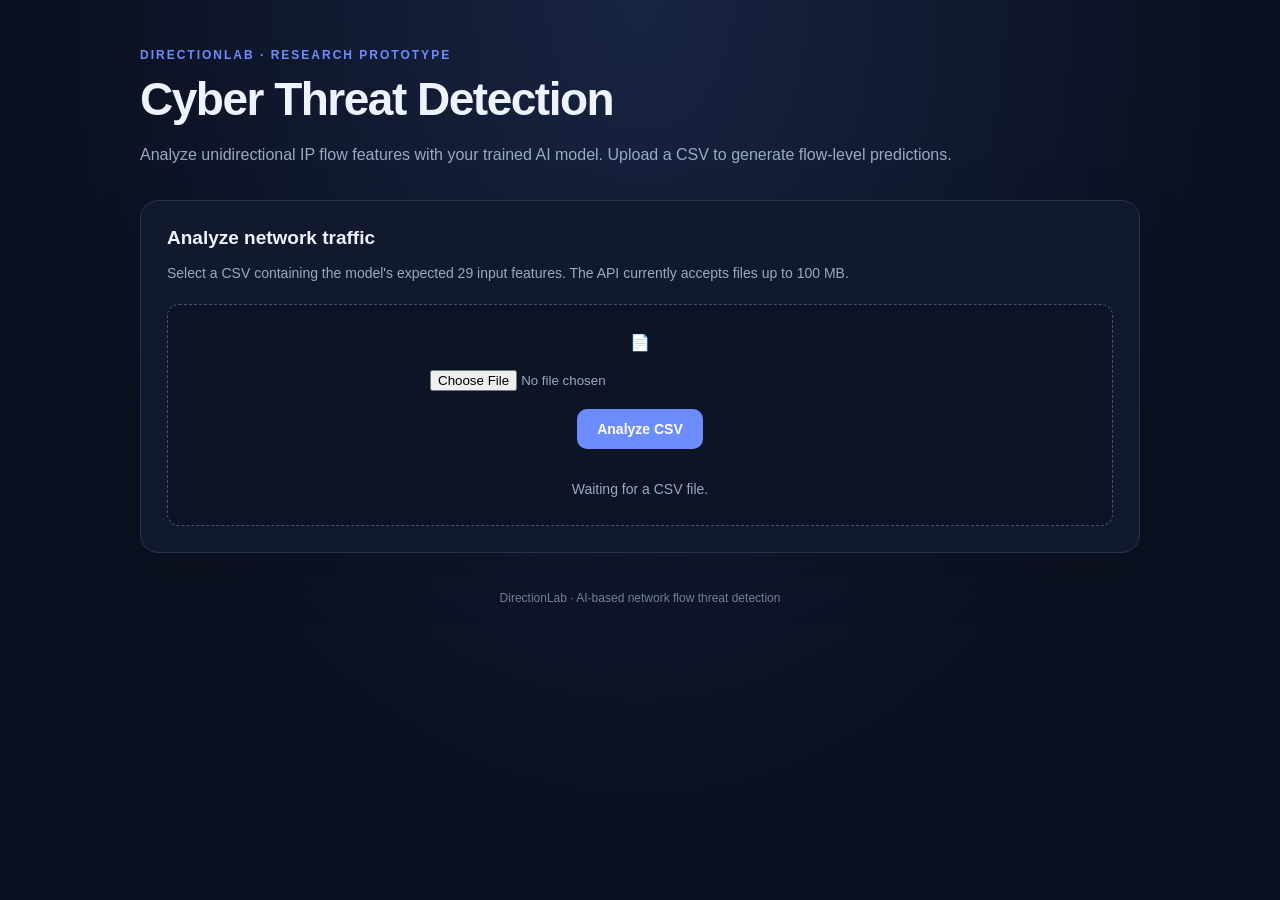
==== src/directionlab/static/index.html @ 8c0941ee "Co-authored-by: Varad Nagari <varadnagari@gmail.com> Co-authored-by: AryaTambe <AryaTambe@users.nore" ====
<!DOCTYPE html>
<html lang="en">

<head>
  <meta charset="UTF-8" />
  <meta name="viewport" content="width=device-width, initial-scale=1.0" />
  <title>DirectionLab | Threat Detection</title>

  <style>
    :root {
      --bg: #0b1020;
      --panel: #121a2d;
      --border: #26334c;
      --text: #eef3ff;
      --muted: #9aa9c2;
      --blue: #6d8cff;
      --green: #36d399;
      --red: #ff6b81;
    }

    * {
      box-sizing: border-box;
    }

    body {
      margin: 0;
      min-height: 100vh;
      background: radial-gradient(ellipse at top, #172442, var(--bg) 65%);
      color: var(--text);
      font-family: Inter, Segoe UI, Arial, sans-serif;
    }

    .container {
      width: min(1000px, 92%);
      margin: 0 auto;
      padding: 48px 0;
    }

    header {
      margin-bottom: 32px;
    }

    .eyebrow {
      color: var(--blue);
      font-size: 12px;
      font-weight: 800;
      letter-spacing: 2px;
      text-transform: uppercase;
    }

    h1 {
      margin: 10px 0;
      font-size: clamp(30px, 5vw, 46px);
      letter-spacing: -1.5px;
    }

    .subtitle {
      color: var(--muted);
      line-height: 1.6;
    }

    .panel {
      background: rgba(18, 26, 45, 0.94);
      border: 1px solid var(--border);
      border-radius: 18px;
      padding: 26px;
      margin-bottom: 22px;
      box-shadow: 0 18px 60px #00000020;
    }

    h2 {
      margin: 0 0 8px;
      font-size: 19px;
    }

    .hint {
      color: var(--muted);
      font-size: 14px;
      line-height: 1.5;
    }

    .upload-area {
      border: 1px dashed #435577;
      border-radius: 12px;
      padding: 28px;
      margin-top: 20px;
      text-align: center;
      background: #0c1426;
    }

    input[type="file"] {
      display: block;
      width: 100%;
      max-width: 420px;
      margin: 18px auto;
      color: var(--muted);
    }

    button,
    .download {
      border: 0;
      border-radius: 10px;
      padding: 12px 20px;
      font-weight: 700;
      font-size: 14px;
      cursor: pointer;
      text-decoration: none;
      display: inline-block;
    }

    button {
      color: #fff;
      background: var(--blue);
    }

    button:disabled {
      opacity: 0.55;
      cursor: wait;
    }

    .download {
      color: #061a14;
      background: var(--green);
      margin-top: 18px;
    }

    .status {
      margin-top: 16px;
      font-size: 14px;
      color: var(--muted);
      overflow-wrap: anywhere;
      white-space: pre-line;
    }

    .status.error {
      color: var(--red);
    }

    .status.success {
      color: var(--green);
    }

    .hidden {
      display: none;
    }

    .metrics {
      display: grid;
      grid-template-columns: repeat(4, minmax(0, 1fr));
      gap: 14px;
      margin-top: 22px;
    }

    .metric {
      background: #0c1426;
      border: 1px solid var(--border);
      border-radius: 12px;
      padding: 18px;
      min-width: 0;
    }

    .metric-label {
      color: var(--muted);
      font-size: 12px;
      margin-bottom: 10px;
    }

    .metric-value {
      font-size: clamp(21px, 3vw, 30px);
      font-weight: 800;
      overflow-wrap: anywhere;
    }

    .attack {
      color: var(--red);
    }

    .benign {
      color: var(--green);
    }

    .bar {
      height: 10px;
      background: #26334c;
      border-radius: 20px;
      overflow: hidden;
      margin-top: 22px;
    }

    .bar-fill {
      height: 100%;
      width: 0%;
      background: var(--red);
      transition: width 0.4s ease;
    }

    .result-note {
      color: var(--muted);
      font-size: 13px;
      line-height: 1.6;
      margin-top: 16px;
    }

    footer {
      text-align: center;
      color: #71809a;
      font-size: 12px;
      padding: 16px 0;
    }

    @media (max-width: 700px) {
      .container {
        padding: 28px 0;
      }

      .panel {
        padding: 20px;
      }

      .metrics {
        grid-template-columns: repeat(2, minmax(0, 1fr));
      }

      .upload-area {
        padding: 20px 12px;
      }
    }
  </style>
</head>

<body>
  <main class="container">
    <header>
      <div class="eyebrow">DirectionLab · Research Prototype</div>
      <h1>Cyber Threat Detection</h1>
      <p class="subtitle">
        Analyze unidirectional IP flow features with your trained
        AI model. Upload a CSV to generate flow-level predictions.
      </p>
    </header>

    <section class="panel">
      <h2>Analyze network traffic</h2>
      <p class="hint">
        Select a CSV containing the model's expected 29 input features.
        The API currently accepts files up to 100 MB.
      </p>

      <form id="upload-form">
        <div class="upload-area">
          <div aria-hidden="true">📄</div>
          <input id="csv-file" type="file" accept=".csv,text/csv" required />
          <button id="analyze-btn" type="submit">Analyze CSV</button>
          <div id="status" class="status" role="status">
            Waiting for a CSV file.
          </div>
        </div>
      </form>
    </section>

    <section id="results" class="panel hidden" aria-live="polite">
      <h2>Analysis results</h2>
      <p id="result-file" class="hint"></p>

      <div class="metrics">
        <div class="metric">
          <div class="metric-label">Flows analyzed</div>
          <div id="total" class="metric-value">—</div>
        </div>
        <div class="metric">
          <div class="metric-label">Attack predictions</div>
          <div id="attacks" class="metric-value attack">—</div>
        </div>
        <div class="metric">
          <div class="metric-label">Benign predictions</div>
          <div id="benign" class="metric-value benign">—</div>
        </div>
        <div class="metric">
          <div class="metric-label">Predicted attack rate</div>
          <div id="rate" class="metric-value">—</div>
        </div>
      </div>

      <div class="bar" aria-label="Proportion of flows predicted as attacks">
        <div id="bar-fill" class="bar-fill"></div>
      </div>

      <a id="download" class="download" href="#" download>
        Download predictions CSV
      </a>

      <p class="result-note">
        These are model predictions, not confirmed incidents.
        Detection accuracy cannot be determined without ground-truth labels.
      </p>
    </section>

    <footer>
      DirectionLab · AI-based network flow threat detection
    </footer>
  </main>

  <script>
    const form = document.getElementById("upload-form");
    const fileInput = document.getElementById("csv-file");
    const button = document.getElementById("analyze-btn");
    const statusBox = document.getElementById("status");
    const results = document.getElementById("results");

    function setStatus(message, type = "") {
      statusBox.textContent = message;
      statusBox.className = `status ${type}`;
    }

    form.addEventListener("submit", async (event) => {
      event.preventDefault();

      const file = fileInput.files[0];

      if (!file) {
        setStatus("Choose a CSV file first.", "error");
        return;
      }

      if (!file.name.toLowerCase().endsWith(".csv")) {
        setStatus("Please select a .csv file.", "error");
        return;
      }

      const formData = new FormData();
      formData.append("file", file);

      button.disabled = true;
      button.textContent = "Analyzing…";
      results.classList.add("hidden");
      setStatus("Uploading file and running the model. Please wait.");

      try {
        const response = await fetch("/predict", {
          method: "POST",
          body: formData
        });

        // Read the response body only once.
        const data = await response.json();

        if (!response.ok) {
          const detail = data.detail;

          let message;

          if (typeof detail === "string") {
            message = detail;
          } else if (detail && typeof detail === "object") {
            message = [
              detail.message || "Analysis failed.",
              detail.detected_dataset
                ? `Detected dataset: ${detail.detected_dataset}`
                : null,
              detail.next_step || null,
            ]
              .filter(Boolean)
              .join("\n\n");
          } else {
            message = "Analysis failed. Please check your CSV file.";
          }

          throw new Error(message);
        }

        const summary = data.summary;
        const total = Number(summary.prediction_rows);
        const attacks = Number(summary.attack_predictions);
        const benign = Number(summary.benign_predictions);
        const rate = Number(summary.attack_rate) * 100;

        document.getElementById("total").textContent =
          total.toLocaleString();

        document.getElementById("attacks").textContent =
          attacks.toLocaleString();

        document.getElementById("benign").textContent =
          benign.toLocaleString();

        document.getElementById("rate").textContent =
          `${rate.toFixed(2)}%`;

        document.getElementById("bar-fill").style.width =
          `${Math.max(0, Math.min(100, rate))}%`;

        document.getElementById("result-file").textContent =
          `File: ${file.name} · Threshold: ${summary.threshold}`;

        const download = document.getElementById("download");
        download.href = data.download_url;
        download.download = "directionlab_predictions.csv";

        results.classList.remove("hidden");
        setStatus("Analysis completed successfully.", "success");

      } catch (error) {
        setStatus(error.message || "Something went wrong.", "error");
      } finally {
        button.disabled = false;
        button.textContent = "Analyze CSV";
      }
    });
  </script>
</body>

</html>
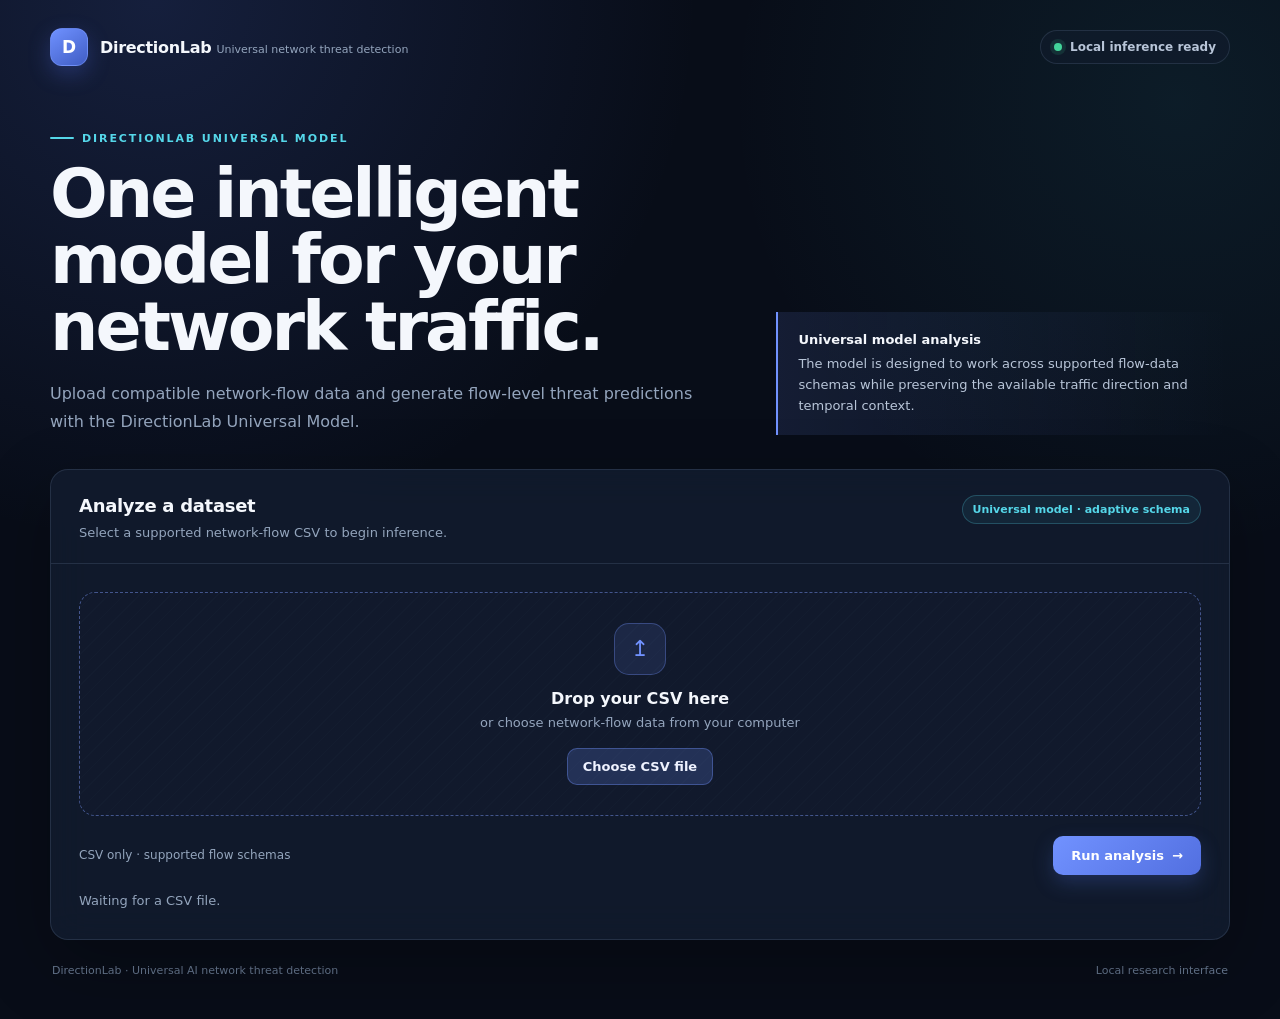
==== commit db591e35: "Refresh Universal Model dashboard UI" ====
--- a/src/directionlab/static/index.html
+++ b/src/directionlab/static/index.html
@@ -1,266 +1,523 @@
 <!DOCTYPE html>
 <html lang="en">
-
 <head>
   <meta charset="UTF-8" />
   <meta name="viewport" content="width=device-width, initial-scale=1.0" />
-  <title>DirectionLab | Threat Detection</title>
+  <meta name="theme-color" content="#0b1220" />
+  <title>DirectionLab | Universal Model</title>
 
   <style>
     :root {
-      --bg: #0b1020;
-      --panel: #121a2d;
-      --border: #26334c;
-      --text: #eef3ff;
-      --muted: #9aa9c2;
-      --blue: #6d8cff;
-      --green: #36d399;
-      --red: #ff6b81;
-    }
-
-    * {
-      box-sizing: border-box;
-    }
+      --bg: #080d18;
+      --bg-soft: #0d1524;
+      --surface: rgba(18, 28, 46, 0.88);
+      --surface-strong: #121d30;
+      --surface-raised: #17243a;
+      --border: rgba(145, 167, 202, 0.16);
+      --border-strong: rgba(125, 151, 194, 0.3);
+      --text: #f4f7fc;
+      --muted: #94a5bd;
+      --muted-strong: #b8c5d8;
+      --primary: #7192ff;
+      --primary-dark: #526fe0;
+      --cyan: #55d7e9;
+      --green: #42d49a;
+      --red: #ff7086;
+      --amber: #f6c85f;
+      --shadow: 0 24px 70px rgba(0, 0, 0, 0.28);
+      --radius: 18px;
+    }
+
+    * { box-sizing: border-box; }
+
+    html { scroll-behavior: smooth; }
 
     body {
       margin: 0;
+      min-width: 320px;
       min-height: 100vh;
-      background: radial-gradient(ellipse at top, #172442, var(--bg) 65%);
       color: var(--text);
-      font-family: Inter, Segoe UI, Arial, sans-serif;
-    }
-
-    .container {
-      width: min(1000px, 92%);
+      background:
+        radial-gradient(circle at 12% 0%, rgba(74, 103, 206, 0.2), transparent 34rem),
+        radial-gradient(circle at 92% 10%, rgba(56, 181, 201, 0.09), transparent 28rem),
+        var(--bg);
+      font-family: Inter, ui-sans-serif, system-ui, -apple-system, BlinkMacSystemFont,
+        "Segoe UI", sans-serif;
+    }
+
+    button, input { font: inherit; }
+    button, a { -webkit-tap-highlight-color: transparent; }
+
+    .shell {
+      width: min(1180px, calc(100% - 40px));
       margin: 0 auto;
-      padding: 48px 0;
-    }
-
-    header {
-      margin-bottom: 32px;
+      padding: 28px 0 42px;
+    }
+
+    .topbar {
+      display: flex;
+      align-items: center;
+      justify-content: space-between;
+      gap: 20px;
+      margin-bottom: 58px;
+    }
+
+    .brand {
+      display: inline-flex;
+      align-items: center;
+      gap: 12px;
+      color: var(--text);
+      text-decoration: none;
+    }
+
+    .brand-mark {
+      display: grid;
+      place-items: center;
+      width: 38px;
+      height: 38px;
+      border: 1px solid rgba(126, 157, 255, 0.45);
+      border-radius: 12px;
+      color: #fff;
+      background: linear-gradient(145deg, #6f91ff, #405dc4);
+      box-shadow: 0 8px 22px rgba(78, 105, 224, 0.3);
+      font-size: 17px;
+      font-weight: 900;
+    }
+
+    .brand-name { font-weight: 800; letter-spacing: -0.3px; }
+    .brand-subtitle { color: var(--muted); font-size: 11px; margin-top: 2px; }
+
+    .system-status {
+      display: inline-flex;
+      align-items: center;
+      gap: 8px;
+      padding: 9px 13px;
+      border: 1px solid var(--border);
+      border-radius: 999px;
+      color: var(--muted-strong);
+      background: rgba(18, 28, 46, 0.58);
+      font-size: 12px;
+      font-weight: 650;
+    }
+
+    .status-dot {
+      width: 8px;
+      height: 8px;
+      border-radius: 50%;
+      background: var(--green);
+      box-shadow: 0 0 0 4px rgba(66, 212, 154, 0.12);
+    }
+
+    .hero {
+      display: grid;
+      grid-template-columns: minmax(0, 1.2fr) minmax(280px, 0.8fr);
+      align-items: end;
+      gap: 46px;
+      margin-bottom: 34px;
     }
 
     .eyebrow {
-      color: var(--blue);
-      font-size: 12px;
+      display: inline-flex;
+      align-items: center;
+      gap: 8px;
+      margin-bottom: 16px;
+      color: var(--cyan);
+      font-size: 11px;
       font-weight: 800;
-      letter-spacing: 2px;
+      letter-spacing: 1.9px;
       text-transform: uppercase;
     }
 
+    .eyebrow::before {
+      content: "";
+      width: 24px;
+      height: 2px;
+      border-radius: 2px;
+      background: var(--cyan);
+    }
+
     h1 {
-      margin: 10px 0;
-      font-size: clamp(30px, 5vw, 46px);
-      letter-spacing: -1.5px;
-    }
-
-    .subtitle {
+      max-width: 710px;
+      margin: 0;
+      font-size: clamp(36px, 6vw, 68px);
+      line-height: 0.98;
+      letter-spacing: -3px;
+    }
+
+    .hero-copy {
+      max-width: 650px;
+      margin: 20px 0 0;
       color: var(--muted);
+      font-size: 16px;
+      line-height: 1.7;
+    }
+
+    .hero-note {
+      padding: 18px 20px;
+      border-left: 2px solid var(--primary);
+      border-radius: 0 14px 14px 0;
+      color: var(--muted-strong);
+      background: linear-gradient(90deg, rgba(113, 146, 255, 0.12), transparent);
+      font-size: 13px;
       line-height: 1.6;
     }
 
+    .hero-note strong { display: block; margin-bottom: 4px; color: var(--text); }
+
     .panel {
-      background: rgba(18, 26, 45, 0.94);
       border: 1px solid var(--border);
-      border-radius: 18px;
-      padding: 26px;
-      margin-bottom: 22px;
-      box-shadow: 0 18px 60px #00000020;
-    }
-
-    h2 {
-      margin: 0 0 8px;
-      font-size: 19px;
-    }
-
-    .hint {
+      border-radius: var(--radius);
+      background: var(--surface);
+      box-shadow: var(--shadow);
+      backdrop-filter: blur(18px);
+    }
+
+    .upload-panel { overflow: hidden; }
+
+    .panel-heading {
+      display: flex;
+      align-items: flex-start;
+      justify-content: space-between;
+      gap: 22px;
+      padding: 25px 28px 20px;
+      border-bottom: 1px solid var(--border);
+    }
+
+    h2 { margin: 0; font-size: 18px; letter-spacing: -0.3px; }
+
+    .section-copy {
+      margin: 7px 0 0;
       color: var(--muted);
-      font-size: 14px;
-      line-height: 1.5;
-    }
-
-    .upload-area {
-      border: 1px dashed #435577;
-      border-radius: 12px;
-      padding: 28px;
-      margin-top: 20px;
+      font-size: 13px;
+      line-height: 1.55;
+    }
+
+    .schema-pill {
+      flex: 0 0 auto;
+      padding: 7px 10px;
+      border: 1px solid rgba(85, 215, 233, 0.24);
+      border-radius: 999px;
+      color: var(--cyan);
+      background: rgba(85, 215, 233, 0.07);
+      font-size: 11px;
+      font-weight: 750;
+      white-space: nowrap;
+    }
+
+    .upload-content { padding: 28px; }
+
+    .drop-zone {
+      position: relative;
+      display: grid;
+      place-items: center;
+      min-height: 218px;
+      padding: 30px 22px;
+      border: 1px dashed rgba(126, 157, 255, 0.46);
+      border-radius: 16px;
       text-align: center;
-      background: #0c1426;
-    }
-
-    input[type="file"] {
-      display: block;
-      width: 100%;
-      max-width: 420px;
-      margin: 18px auto;
-      color: var(--muted);
-    }
-
-    button,
-    .download {
+      background:
+        linear-gradient(rgba(113, 146, 255, 0.035), rgba(113, 146, 255, 0.035)),
+        repeating-linear-gradient(135deg, transparent 0 10px, rgba(255, 255, 255, 0.012) 10px 11px),
+        var(--bg-soft);
+      transition: border-color 180ms ease, background 180ms ease, transform 180ms ease;
+    }
+
+    .drop-zone.dragover {
+      border-color: var(--cyan);
+      background-color: rgba(85, 215, 233, 0.09);
+      transform: translateY(-2px);
+    }
+
+    .file-icon {
+      display: grid;
+      place-items: center;
+      width: 52px;
+      height: 52px;
+      margin-bottom: 14px;
+      border: 1px solid rgba(113, 146, 255, 0.32);
+      border-radius: 15px;
+      color: var(--primary);
+      background: rgba(113, 146, 255, 0.12);
+      font-size: 22px;
+    }
+
+    .drop-title { margin: 0; font-size: 16px; font-weight: 750; }
+    .drop-help { margin: 7px 0 18px; color: var(--muted); font-size: 13px; }
+
+    .file-input { display: none; }
+
+    .choose-button, .analyze-button, .download-button {
+      display: inline-flex;
+      align-items: center;
+      justify-content: center;
+      gap: 8px;
       border: 0;
       border-radius: 10px;
-      padding: 12px 20px;
-      font-weight: 700;
-      font-size: 14px;
       cursor: pointer;
+      font-size: 13px;
+      font-weight: 800;
       text-decoration: none;
-      display: inline-block;
-    }
-
-    button {
+      transition: transform 160ms ease, background 160ms ease, opacity 160ms ease;
+    }
+
+    .choose-button {
+      padding: 10px 15px;
+      color: #eef2ff;
+      background: rgba(113, 146, 255, 0.2);
+      border: 1px solid rgba(113, 146, 255, 0.36);
+    }
+
+    .choose-button:hover, .analyze-button:hover, .download-button:hover { transform: translateY(-1px); }
+    .choose-button:hover { background: rgba(113, 146, 255, 0.3); }
+
+    .selected-file {
+      display: none;
+      align-items: center;
+      justify-content: space-between;
+      gap: 12px;
+      max-width: 620px;
+      margin: 18px auto 0;
+      padding: 11px 13px;
+      border: 1px solid var(--border);
+      border-radius: 10px;
+      color: var(--muted-strong);
+      background: rgba(255, 255, 255, 0.035);
+      text-align: left;
+      font-size: 12px;
+    }
+
+    .selected-file.visible { display: flex; }
+    .selected-name { overflow: hidden; text-overflow: ellipsis; white-space: nowrap; }
+    .selected-size { flex: 0 0 auto; color: var(--muted); }
+
+    .action-row {
+      display: flex;
+      align-items: center;
+      justify-content: space-between;
+      gap: 16px;
+      margin-top: 20px;
+    }
+
+    .upload-limit { color: var(--muted); font-size: 12px; }
+
+    .analyze-button {
+      min-width: 148px;
+      padding: 12px 18px;
       color: #fff;
-      background: var(--blue);
-    }
-
-    button:disabled {
-      opacity: 0.55;
-      cursor: wait;
-    }
-
-    .download {
-      color: #061a14;
-      background: var(--green);
-      margin-top: 18px;
-    }
+      background: linear-gradient(135deg, var(--primary), var(--primary-dark));
+      box-shadow: 0 8px 20px rgba(82, 111, 224, 0.25);
+    }
+
+    .analyze-button:disabled { opacity: 0.55; cursor: wait; transform: none; }
 
     .status {
-      margin-top: 16px;
-      font-size: 14px;
+      min-height: 20px;
+      margin: 16px 0 0;
       color: var(--muted);
+      font-size: 13px;
+      line-height: 1.5;
+      white-space: pre-line;
       overflow-wrap: anywhere;
-      white-space: pre-line;
-    }
-
-    .status.error {
-      color: var(--red);
-    }
-
-    .status.success {
+    }
+
+    .status.success { color: var(--green); }
+    .status.error { color: var(--red); }
+    .status.working { color: var(--amber); }
+    .hidden { display: none !important; }
+
+    .results-panel { margin-top: 22px; padding: 28px; }
+
+    .results-top {
+      display: flex;
+      align-items: flex-start;
+      justify-content: space-between;
+      gap: 20px;
+      margin-bottom: 22px;
+    }
+
+    .result-meta {
+      margin: 7px 0 0;
+      color: var(--muted);
+      font-size: 12px;
+      line-height: 1.55;
+      overflow-wrap: anywhere;
+    }
+
+    .result-badge {
+      padding: 7px 10px;
+      border: 1px solid rgba(66, 212, 154, 0.28);
+      border-radius: 999px;
       color: var(--green);
-    }
-
-    .hidden {
-      display: none;
+      background: rgba(66, 212, 154, 0.08);
+      font-size: 11px;
+      font-weight: 800;
+      white-space: nowrap;
     }
 
     .metrics {
       display: grid;
       grid-template-columns: repeat(4, minmax(0, 1fr));
-      gap: 14px;
-      margin-top: 22px;
+      gap: 12px;
     }
 
     .metric {
-      background: #0c1426;
+      min-width: 0;
+      padding: 18px;
       border: 1px solid var(--border);
-      border-radius: 12px;
-      padding: 18px;
-      min-width: 0;
+      border-radius: 14px;
+      background: var(--surface-strong);
     }
 
     .metric-label {
+      margin-bottom: 11px;
       color: var(--muted);
+      font-size: 11px;
+      font-weight: 700;
+      letter-spacing: 0.25px;
+      text-transform: uppercase;
+    }
+
+    .metric-value {
+      overflow-wrap: anywhere;
+      color: var(--text);
+      font-size: clamp(23px, 3vw, 32px);
+      font-weight: 850;
+      letter-spacing: -1px;
+    }
+
+    .metric-value.attack { color: var(--red); }
+    .metric-value.benign { color: var(--green); }
+
+    .distribution { margin-top: 22px; }
+    .distribution-head { display: flex; justify-content: space-between; gap: 12px; color: var(--muted); font-size: 12px; }
+    .distribution-track { height: 10px; margin-top: 9px; overflow: hidden; border-radius: 999px; background: #202d43; }
+    .distribution-fill { width: 0; height: 100%; border-radius: inherit; background: linear-gradient(90deg, var(--red), #ff9a8b); transition: width 500ms ease; }
+
+    .result-actions { display: flex; align-items: center; gap: 12px; margin-top: 23px; }
+
+    .download-button {
+      padding: 11px 16px;
+      color: #071b16;
+      background: var(--green);
+    }
+
+    .result-note {
+      margin: 18px 0 0;
+      padding: 13px 15px;
+      border-left: 2px solid var(--amber);
+      border-radius: 0 10px 10px 0;
+      color: var(--muted);
+      background: rgba(246, 200, 95, 0.06);
       font-size: 12px;
-      margin-bottom: 10px;
-    }
-
-    .metric-value {
-      font-size: clamp(21px, 3vw, 30px);
-      font-weight: 800;
-      overflow-wrap: anywhere;
-    }
-
-    .attack {
-      color: var(--red);
-    }
-
-    .benign {
-      color: var(--green);
-    }
-
-    .bar {
-      height: 10px;
-      background: #26334c;
-      border-radius: 20px;
-      overflow: hidden;
-      margin-top: 22px;
-    }
-
-    .bar-fill {
-      height: 100%;
-      width: 0%;
-      background: var(--red);
-      transition: width 0.4s ease;
-    }
-
-    .result-note {
-      color: var(--muted);
-      font-size: 13px;
       line-height: 1.6;
-      margin-top: 16px;
     }
 
     footer {
-      text-align: center;
-      color: #71809a;
-      font-size: 12px;
-      padding: 16px 0;
-    }
-
-    @media (max-width: 700px) {
-      .container {
-        padding: 28px 0;
-      }
-
-      .panel {
-        padding: 20px;
-      }
-
-      .metrics {
-        grid-template-columns: repeat(2, minmax(0, 1fr));
-      }
-
-      .upload-area {
-        padding: 20px 12px;
-      }
+      display: flex;
+      justify-content: space-between;
+      gap: 16px;
+      padding: 24px 2px 0;
+      color: #687991;
+      font-size: 11px;
+    }
+
+    @media (max-width: 800px) {
+      .hero { grid-template-columns: 1fr; gap: 22px; }
+      .hero-note { max-width: 560px; }
+      .metrics { grid-template-columns: repeat(2, minmax(0, 1fr)); }
+    }
+
+    @media (max-width: 560px) {
+      .shell { width: min(100% - 26px, 1180px); padding-top: 18px; }
+      .topbar { margin-bottom: 42px; }
+      .system-status { padding: 8px 10px; font-size: 11px; }
+      .system-status span:last-child { display: none; }
+      h1 { letter-spacing: -2px; }
+      .panel-heading, .upload-content, .results-panel { padding: 20px; }
+      .panel-heading, .results-top { flex-direction: column; }
+      .schema-pill, .result-badge { align-self: flex-start; }
+      .action-row, footer { align-items: stretch; flex-direction: column; }
+      .analyze-button { width: 100%; }
+      .metrics { gap: 9px; }
+      .metric { padding: 14px; }
+      .metric-value { font-size: 22px; }
+      footer { text-align: center; }
     }
   </style>
 </head>
 
 <body>
-  <main class="container">
-    <header>
-      <div class="eyebrow">DirectionLab · Research Prototype</div>
-      <h1>Cyber Threat Detection</h1>
-      <p class="subtitle">
-        Analyze unidirectional IP flow features with your trained
-        AI model. Upload a CSV to generate flow-level predictions.
-      </p>
-    </header>
-
-    <section class="panel">
-      <h2>Analyze network traffic</h2>
-      <p class="hint">
-        Select a CSV containing the model's expected 29 input features.
-        The API currently accepts files up to 100 MB.
-      </p>
-
-      <form id="upload-form">
-        <div class="upload-area">
-          <div aria-hidden="true">📄</div>
-          <input id="csv-file" type="file" accept=".csv,text/csv" required />
-          <button id="analyze-btn" type="submit">Analyze CSV</button>
-          <div id="status" class="status" role="status">
-            Waiting for a CSV file.
+  <main class="shell">
+    <nav class="topbar" aria-label="Application header">
+      <a class="brand" href="/app">
+        <span class="brand-mark" aria-hidden="true">D</span>
+        <span>
+          <span class="brand-name">DirectionLab</span>
+          <span class="brand-subtitle">Universal network threat detection</span>
+        </span>
+      </a>
+      <div class="system-status" title="The local inference API is available">
+        <span class="status-dot" aria-hidden="true"></span>
+        <span>Local inference ready</span>
+      </div>
+    </nav>
+
+    <section class="hero">
+      <div>
+        <div class="eyebrow">DirectionLab Universal Model</div>
+        <h1>One intelligent model for your network traffic.</h1>
+        <p class="hero-copy">
+          Upload compatible network-flow data and generate flow-level threat
+          predictions with the DirectionLab Universal Model.
+        </p>
+      </div>
+      <aside class="hero-note">
+        <strong>Universal model analysis</strong>
+        The model is designed to work across supported flow-data schemas while
+        preserving the available traffic direction and temporal context.
+      </aside>
+    </section>
+
+    <section class="panel upload-panel">
+      <div class="panel-heading">
+        <div>
+          <h2>Analyze a dataset</h2>
+          <p class="section-copy">Select a supported network-flow CSV to begin inference.</p>
+        </div>
+        <span class="schema-pill">Universal model · adaptive schema</span>
+      </div>
+
+      <div class="upload-content">
+        <form id="upload-form">
+          <div id="drop-zone" class="drop-zone">
+            <div class="file-icon" aria-hidden="true">↥</div>
+            <p class="drop-title">Drop your CSV here</p>
+            <p class="drop-help">or choose network-flow data from your computer</p>
+            <label class="choose-button" for="csv-file">Choose CSV file</label>
+            <input id="csv-file" class="file-input" type="file" accept=".csv,text/csv" required />
+            <div id="selected-file" class="selected-file" aria-live="polite">
+              <span id="selected-name" class="selected-name"></span>
+              <span id="selected-size" class="selected-size"></span>
+            </div>
           </div>
+
+          <div class="action-row">
+            <span class="upload-limit">CSV only · supported flow schemas</span>
+            <button id="analyze-btn" class="analyze-button" type="submit">Run analysis <span aria-hidden="true">→</span></button>
+          </div>
+          <p id="status" class="status" role="status" aria-live="polite">Waiting for a CSV file.</p>
+        </form>
+      </div>
+    </section>
+
+    <section id="results" class="panel results-panel hidden" aria-live="polite">
+      <div class="results-top">
+        <div>
+          <h2>Analysis complete</h2>
+          <p id="result-file" class="result-meta"></p>
         </div>
-      </form>
-    </section>
-
-    <section id="results" class="panel hidden" aria-live="polite">
-      <h2>Analysis results</h2>
-      <p id="result-file" class="hint"></p>
+        <span class="result-badge">Prediction generated</span>
+      </div>
 
       <div class="metrics">
         <div class="metric">
@@ -281,40 +538,98 @@
         </div>
       </div>
 
-      <div class="bar" aria-label="Proportion of flows predicted as attacks">
-        <div id="bar-fill" class="bar-fill"></div>
+      <div class="distribution">
+        <div class="distribution-head">
+          <span>Predicted traffic distribution</span>
+          <span id="distribution-label">0% attack</span>
+        </div>
+        <div class="distribution-track" aria-label="Proportion of flows predicted as attacks">
+          <div id="bar-fill" class="distribution-fill"></div>
+        </div>
       </div>
 
-      <a id="download" class="download" href="#" download>
-        Download predictions CSV
-      </a>
+      <div class="result-actions">
+        <a id="download" class="download-button" href="#" download>Download predictions <span aria-hidden="true">↓</span></a>
+      </div>
 
       <p class="result-note">
-        These are model predictions, not confirmed incidents.
-        Detection accuracy cannot be determined without ground-truth labels.
+        Use these results as a research signal. A prediction is not proof of an
+        attack, and production alerting requires validation and threshold calibration.
       </p>
     </section>
 
     <footer>
-      DirectionLab · AI-based network flow threat detection
+        <span>DirectionLab · Universal AI network threat detection</span>
+      <span>Local research interface</span>
     </footer>
   </main>
 
   <script>
     const form = document.getElementById("upload-form");
     const fileInput = document.getElementById("csv-file");
+    const dropZone = document.getElementById("drop-zone");
+    const selectedFile = document.getElementById("selected-file");
+    const selectedName = document.getElementById("selected-name");
+    const selectedSize = document.getElementById("selected-size");
     const button = document.getElementById("analyze-btn");
     const statusBox = document.getElementById("status");
     const results = document.getElementById("results");
 
+    function formatBytes(bytes) {
+      if (bytes < 1024 * 1024) return `${(bytes / 1024).toFixed(1)} KB`;
+      return `${(bytes / (1024 * 1024)).toFixed(1)} MB`;
+    }
+
     function setStatus(message, type = "") {
       statusBox.textContent = message;
       statusBox.className = `status ${type}`;
     }
 
+    function showSelectedFile(file) {
+      if (!file) {
+        selectedFile.classList.remove("visible");
+        return;
+      }
+      selectedName.textContent = file.name;
+      selectedSize.textContent = formatBytes(file.size);
+      selectedFile.classList.add("visible");
+    }
+
+    function useFile(file) {
+      if (!file) return;
+      if (!file.name.toLowerCase().endsWith(".csv")) {
+        setStatus("Please select a .csv file.", "error");
+        return;
+      }
+      const transfer = new DataTransfer();
+      transfer.items.add(file);
+      fileInput.files = transfer.files;
+      showSelectedFile(file);
+      setStatus("CSV selected. Ready to run analysis.");
+    }
+
+    fileInput.addEventListener("change", () => useFile(fileInput.files[0]));
+
+    ["dragenter", "dragover"].forEach((eventName) => {
+      dropZone.addEventListener(eventName, (event) => {
+        event.preventDefault();
+        dropZone.classList.add("dragover");
+      });
+    });
+
+    ["dragleave", "drop"].forEach((eventName) => {
+      dropZone.addEventListener(eventName, (event) => {
+        event.preventDefault();
+        dropZone.classList.remove("dragover");
+      });
+    });
+
+    dropZone.addEventListener("drop", (event) => {
+      useFile(event.dataTransfer.files[0]);
+    });
+
     form.addEventListener("submit", async (event) => {
       event.preventDefault();
-
       const file = fileInput.files[0];
 
       if (!file) {
@@ -329,68 +644,47 @@
 
       const formData = new FormData();
       formData.append("file", file);
-
       button.disabled = true;
-      button.textContent = "Analyzing…";
+      button.innerHTML = "Analyzing…";
       results.classList.add("hidden");
-      setStatus("Uploading file and running the model. Please wait.");
+      setStatus("Uploading the dataset and running the model. This may take a few minutes for a large CSV.", "working");
 
       try {
-        const response = await fetch("/predict", {
-          method: "POST",
-          body: formData
-        });
-
-        // Read the response body only once.
+        const response = await fetch("/predict", { method: "POST", body: formData });
         const data = await response.json();
 
         if (!response.ok) {
           const detail = data.detail;
-
           let message;
-
           if (typeof detail === "string") {
             message = detail;
           } else if (detail && typeof detail === "object") {
             message = [
               detail.message || "Analysis failed.",
-              detail.detected_dataset
-                ? `Detected dataset: ${detail.detected_dataset}`
-                : null,
+              detail.detected_dataset ? `Detected dataset: ${detail.detected_dataset}` : null,
               detail.next_step || null,
-            ]
-              .filter(Boolean)
-              .join("\n\n");
+            ].filter(Boolean).join("\n\n");
           } else {
             message = "Analysis failed. Please check your CSV file.";
           }
-
           throw new Error(message);
         }
 
         const summary = data.summary;
-        const total = Number(summary.prediction_rows);
-        const attacks = Number(summary.attack_predictions);
-        const benign = Number(summary.benign_predictions);
-        const rate = Number(summary.attack_rate) * 100;
-
-        document.getElementById("total").textContent =
-          total.toLocaleString();
-
-        document.getElementById("attacks").textContent =
-          attacks.toLocaleString();
-
-        document.getElementById("benign").textContent =
-          benign.toLocaleString();
-
-        document.getElementById("rate").textContent =
-          `${rate.toFixed(2)}%`;
-
-        document.getElementById("bar-fill").style.width =
-          `${Math.max(0, Math.min(100, rate))}%`;
-
-        document.getElementById("result-file").textContent =
-          `File: ${file.name} · Threshold: ${summary.threshold}`;
+        const total = Number(summary.prediction_rows ?? summary.rows_scored ?? 0);
+        const attacks = Number(summary.attack_predictions ?? summary.anomalies_flagged ?? 0);
+        const benign = Number(summary.benign_predictions ?? Math.max(0, total - attacks));
+        const rate = total ? (attacks / total) * 100 : 0;
+
+        document.getElementById("total").textContent = total.toLocaleString();
+        document.getElementById("attacks").textContent = attacks.toLocaleString();
+        document.getElementById("benign").textContent = benign.toLocaleString();
+        document.getElementById("rate").textContent = `${rate.toFixed(2)}%`;
+        document.getElementById("bar-fill").style.width = `${Math.max(0, Math.min(100, rate))}%`;
+        document.getElementById("distribution-label").textContent = `${rate.toFixed(2)}% attack`;
+
+        const threshold = summary.threshold == null ? "not applicable" : summary.threshold;
+        document.getElementById("result-file").textContent = `File: ${file.name} · Threshold: ${threshold}`;
 
         const download = document.getElementById("download");
         download.href = data.download_url;
@@ -398,15 +692,14 @@
 
         results.classList.remove("hidden");
         setStatus("Analysis completed successfully.", "success");
-
+        results.scrollIntoView({ behavior: "smooth", block: "start" });
       } catch (error) {
         setStatus(error.message || "Something went wrong.", "error");
       } finally {
         button.disabled = false;
-        button.textContent = "Analyze CSV";
+        button.innerHTML = "Run analysis <span aria-hidden=\"true\">→</span>";
       }
     });
   </script>
 </body>
-
-</html>+</html>
